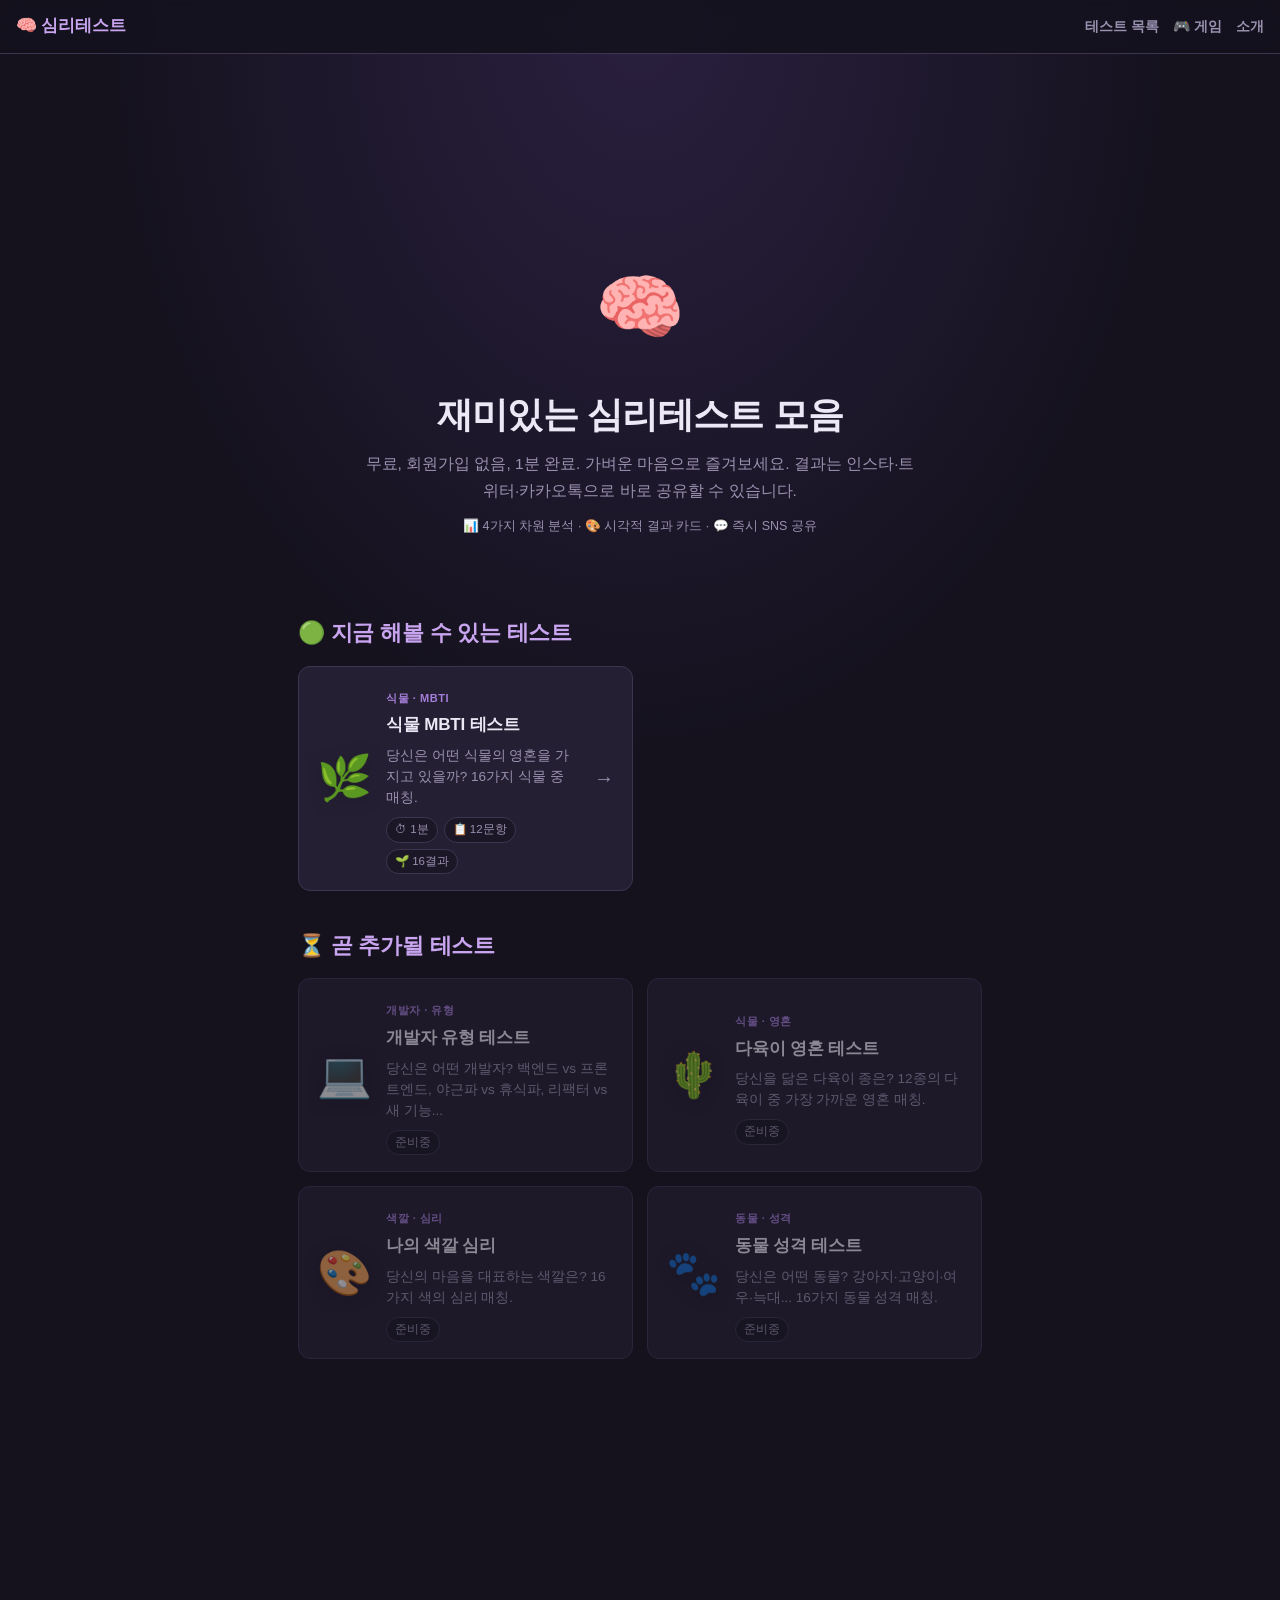
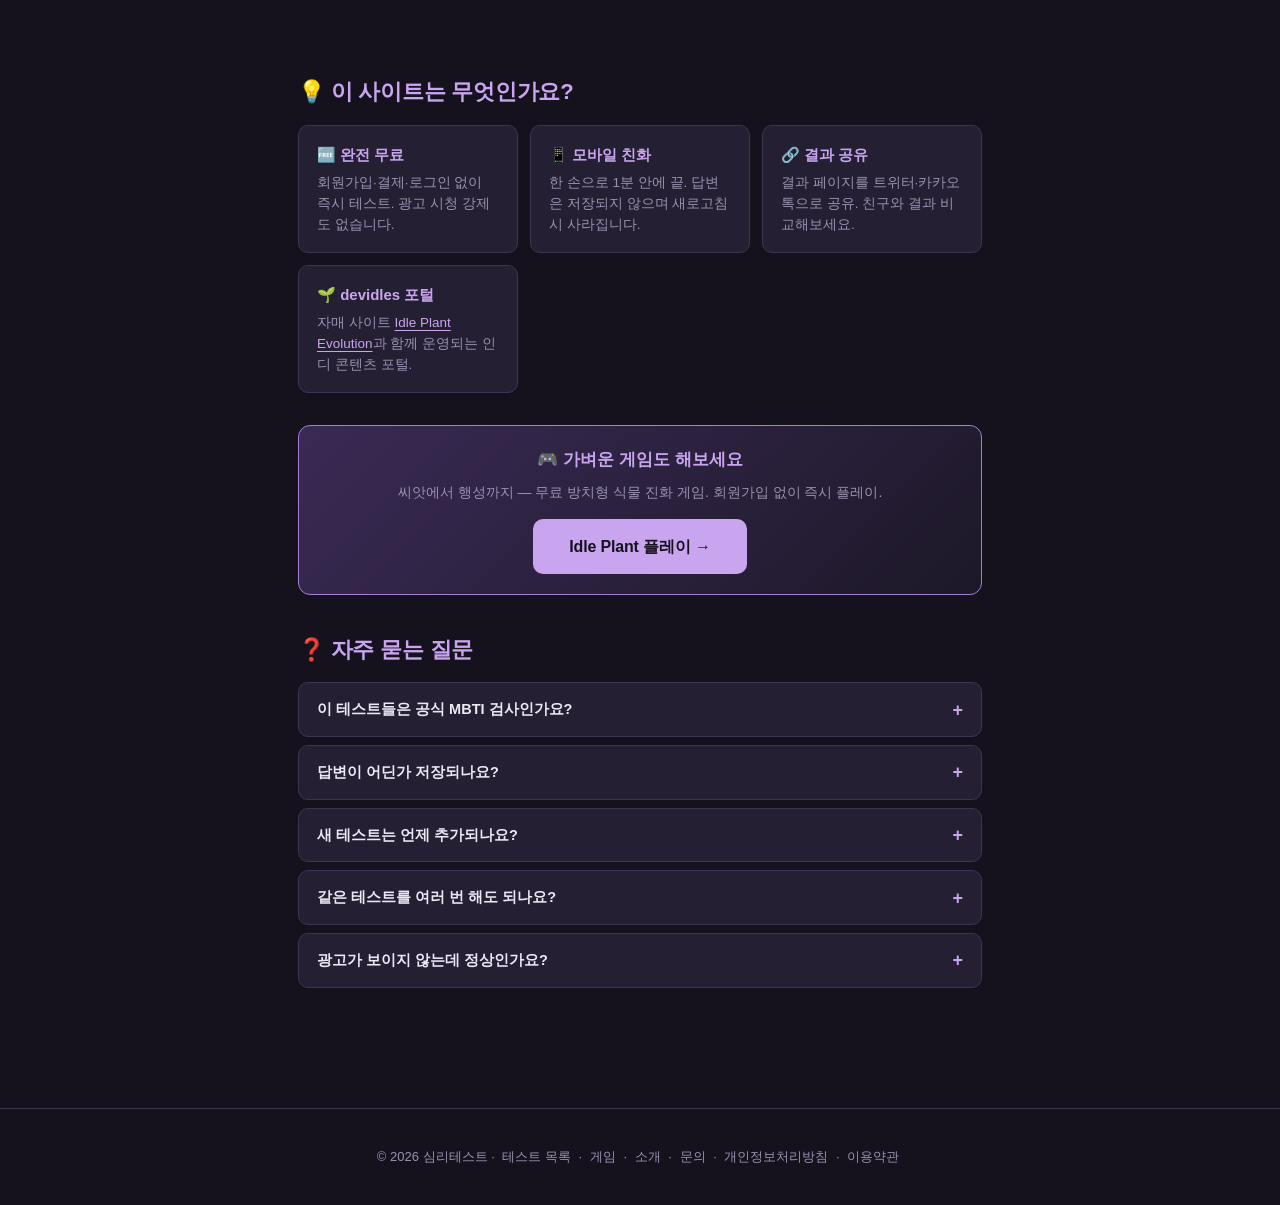
==== index.html @ 0b05ff8e "기능: 심리테스트 포털 초기 구축 (test.devidles.com) - 포털 허브: 사용 가능 1개 + 예정 4개 테스트 카드 - 식물 MBTI 테스트: 12문항·16결과·SNS" ====
<!doctype html>
<html lang="ko">
<head>
<meta charset="utf-8" />
<meta name="viewport" content="width=device-width, initial-scale=1, maximum-scale=1, viewport-fit=cover" />
<title>심리테스트 모음 — 무료 MBTI · 성격 테스트 허브</title>
<meta name="description" content="1분 완료 무료 심리테스트 모음. 식물 MBTI, 개발자 유형, 다육이 영혼 등 가볍게 즐기는 테스트. 회원가입 없이 즉시 시작, 결과 SNS 공유." />
<meta name="keywords" content="심리테스트, MBTI 테스트, 성격 테스트, 무료 테스트, 식물 MBTI, 재미있는 테스트, 1분 테스트, 자가진단" />
<meta name="robots" content="index, follow" />
<link rel="canonical" href="https://test.devidles.com/" />
<link rel="alternate" hreflang="ko" href="https://test.devidles.com/" />

<meta property="og:type" content="website" />
<meta property="og:locale" content="ko_KR" />
<meta property="og:site_name" content="심리테스트 — devidles" />
<meta property="og:url" content="https://test.devidles.com/" />
<meta property="og:title" content="심리테스트 모음 — 무료 MBTI · 성격 테스트" />
<meta property="og:description" content="1분 완료 무료 심리테스트 모음. 회원가입 없이 즉시 시작." />
<meta property="og:image" content="https://test.devidles.com/og.png" />
<meta property="og:image:width" content="1200" />
<meta property="og:image:height" content="630" />

<meta name="twitter:card" content="summary_large_image" />
<meta name="twitter:title" content="심리테스트 모음 — devidles" />
<meta name="twitter:description" content="1분 완료 무료 심리테스트 모음. 회원가입 없음." />
<meta name="twitter:image" content="https://test.devidles.com/og.png" />

<meta name="theme-color" content="#15121e" />
<link rel="icon" type="image/svg+xml" href="data:image/svg+xml,%3Csvg xmlns='http://www.w3.org/2000/svg' viewBox='0 0 32 32'%3E%3Ctext y='26' font-size='28'%3E🧠%3C/text%3E%3C/svg%3E" />

<!-- Search Console / Naver verification (test.devidles.com용 토큰 발급 후 교체) -->
<!-- <meta name="google-site-verification" content="REPLACE_WITH_GOOGLE_TOKEN" /> -->
<!-- <meta name="naver-site-verification" content="REPLACE_WITH_NAVER_TOKEN" /> -->

<!-- Kakao AdFit SDK -->
<script type="text/javascript" src="//t1.daumcdn.net/kas/static/ba.min.js" async></script>

<link rel="stylesheet" href="./style.css" />

<script type="application/ld+json">
{
  "@context": "https://schema.org",
  "@type": "CollectionPage",
  "name": "심리테스트 모음 — devidles",
  "description": "무료 심리테스트 모음 사이트. 식물 MBTI, 개발자 유형 등.",
  "url": "https://test.devidles.com/",
  "inLanguage": "ko-KR"
}
</script>
</head>
<body>

<header class="site-head">
  <a href="/" class="logo">🧠 심리테스트</a>
  <nav>
    <a href="/" class="current">테스트 목록</a>
    <a href="https://plant.devidles.com" target="_blank" rel="noopener">🎮 게임</a>
    <a href="/about/">소개</a>
  </nav>
</header>

<!-- AdFit 상단 -->
<div class="ad-top">
  <ins class="kakao_ad_area" style="display:none;"
       data-ad-unit="DAN-PORTAL-TOP"
       data-ad-width="320"
       data-ad-height="100"></ins>
</div>

<main>
  <section class="portal-hero">
    <div class="hero-emoji">🧠</div>
    <h1>재미있는 심리테스트 모음</h1>
    <p class="lede">무료, 회원가입 없음, 1분 완료. 가벼운 마음으로 즐겨보세요. 결과는 인스타·트위터·카카오톡으로 바로 공유할 수 있습니다.</p>
    <p class="hero-meta">📊 4가지 차원 분석 · 🎨 시각적 결과 카드 · 💬 즉시 SNS 공유</p>
  </section>

  <h2 class="section-title">🟢 지금 해볼 수 있는 테스트</h2>
  <section class="test-grid">

    <a class="test-card available" href="/plant-mbti/">
      <div class="test-card-emoji">🌿</div>
      <div class="test-card-body">
        <span class="test-card-tag">식물 · MBTI</span>
        <h3>식물 MBTI 테스트</h3>
        <p>당신은 어떤 식물의 영혼을 가지고 있을까? 16가지 식물 중 매칭.</p>
        <div class="test-card-meta">
          <span>⏱ 1분</span>
          <span>📋 12문항</span>
          <span>🌱 16결과</span>
        </div>
      </div>
      <div class="test-card-arrow">→</div>
    </a>

  </section>

  <h2 class="section-title">⏳ 곧 추가될 테스트</h2>
  <section class="test-grid">

    <div class="test-card coming-soon">
      <div class="test-card-emoji">💻</div>
      <div class="test-card-body">
        <span class="test-card-tag">개발자 · 유형</span>
        <h3>개발자 유형 테스트</h3>
        <p>당신은 어떤 개발자? 백엔드 vs 프론트엔드, 야근파 vs 휴식파, 리팩터 vs 새 기능...</p>
        <div class="test-card-meta">
          <span>준비중</span>
        </div>
      </div>
    </div>

    <div class="test-card coming-soon">
      <div class="test-card-emoji">🌵</div>
      <div class="test-card-body">
        <span class="test-card-tag">식물 · 영혼</span>
        <h3>다육이 영혼 테스트</h3>
        <p>당신을 닮은 다육이 종은? 12종의 다육이 중 가장 가까운 영혼 매칭.</p>
        <div class="test-card-meta">
          <span>준비중</span>
        </div>
      </div>
    </div>

    <div class="test-card coming-soon">
      <div class="test-card-emoji">🎨</div>
      <div class="test-card-body">
        <span class="test-card-tag">색깔 · 심리</span>
        <h3>나의 색깔 심리</h3>
        <p>당신의 마음을 대표하는 색깔은? 16가지 색의 심리 매칭.</p>
        <div class="test-card-meta">
          <span>준비중</span>
        </div>
      </div>
    </div>

    <div class="test-card coming-soon">
      <div class="test-card-emoji">🐾</div>
      <div class="test-card-body">
        <span class="test-card-tag">동물 · 성격</span>
        <h3>동물 성격 테스트</h3>
        <p>당신은 어떤 동물? 강아지·고양이·여우·늑대... 16가지 동물 성격 매칭.</p>
        <div class="test-card-meta">
          <span>준비중</span>
        </div>
      </div>
    </div>

  </section>

  <!-- AdFit 중단 -->
  <div class="ad-mid">
    <ins class="kakao_ad_area" style="display:none;"
         data-ad-unit="DAN-PORTAL-MID"
         data-ad-width="300"
         data-ad-height="250"></ins>
  </div>

  <section class="portal-about">
    <h2 class="section-title">💡 이 사이트는 무엇인가요?</h2>
    <div class="about-grid">
      <div class="about-card">
        <h3>🆓 완전 무료</h3>
        <p>회원가입·결제·로그인 없이 즉시 테스트. 광고 시청 강제도 없습니다.</p>
      </div>
      <div class="about-card">
        <h3>📱 모바일 친화</h3>
        <p>한 손으로 1분 안에 끝. 답변은 저장되지 않으며 새로고침 시 사라집니다.</p>
      </div>
      <div class="about-card">
        <h3>🔗 결과 공유</h3>
        <p>결과 페이지를 트위터·카카오톡으로 공유. 친구와 결과 비교해보세요.</p>
      </div>
      <div class="about-card">
        <h3>🌱 devidles 포털</h3>
        <p>자매 사이트 <a href="https://plant.devidles.com" target="_blank" rel="noopener">Idle Plant Evolution</a>과 함께 운영되는 인디 콘텐츠 포털.</p>
      </div>
    </div>
  </section>

  <section class="cross-promo">
    <h3>🎮 가벼운 게임도 해보세요</h3>
    <p>씨앗에서 행성까지 — 무료 방치형 식물 진화 게임. 회원가입 없이 즉시 플레이.</p>
    <a href="https://plant.devidles.com" class="btn-primary" target="_blank" rel="noopener">Idle Plant 플레이 →</a>
  </section>

  <section class="portal-faq">
    <h2 class="section-title">❓ 자주 묻는 질문</h2>
    <details class="faq-item">
      <summary>이 테스트들은 공식 MBTI 검사인가요?</summary>
      <p>아닙니다. 공식 MBTI® 검사(Myers-Briggs Type Indicator)와 무관한 <strong>오락 목적</strong>의 비공식 테스트입니다. MBTI® 4차원(E/I, N/S, T/F, J/P)을 모티브로 한 자유 창작입니다. 진단·상담 용도로 사용하지 마세요.</p>
    </details>
    <details class="faq-item">
      <summary>답변이 어딘가 저장되나요?</summary>
      <p>아니요. 테스트 답변은 결과 계산을 위해 브라우저 메모리에만 임시로 보관되며, 결과 화면을 닫거나 새로고침하면 사라집니다. 서버나 쿠키에 저장하지 않습니다. 자세한 내용은 <a href="/privacy/">개인정보처리방침</a> 2항을 참고하세요.</p>
    </details>
    <details class="faq-item">
      <summary>새 테스트는 언제 추가되나요?</summary>
      <p>새 테스트는 약 2~4주에 하나씩 추가될 예정입니다. <a href="/contact/">문의 페이지</a>를 통해 만들어 줬으면 하는 테스트 주제를 제안하실 수 있습니다.</p>
    </details>
    <details class="faq-item">
      <summary>같은 테스트를 여러 번 해도 되나요?</summary>
      <p>물론입니다. 답변은 저장되지 않으므로 마음의 변화에 따라 결과도 달라질 수 있습니다. 결과 페이지의 "다시 하기" 버튼으로 즉시 재시작 가능합니다.</p>
    </details>
    <details class="faq-item">
      <summary>광고가 보이지 않는데 정상인가요?</summary>
      <p>광고 차단 도구(AdBlock 등) 사용 시 광고가 표시되지 않을 수 있습니다. 사이트는 광고 차단을 막지 않으나, 무료 운영을 위해 광고 노출에 양해를 부탁드립니다.</p>
    </details>
  </section>
</main>

<footer class="site-foot">
  <p>© 2026 심리테스트 · <a href="/">테스트 목록</a> · <a href="https://plant.devidles.com" target="_blank" rel="noopener">게임</a> · <a href="/about/">소개</a> · <a href="/contact/">문의</a> · <a href="/privacy/">개인정보처리방침</a> · <a href="/terms/">이용약관</a></p>
</footer>

</body>
</html>
---- style.css ----
:root {
  --bg: #15121e;
  --bg-2: #1d1828;
  --panel: #251f33;
  --panel-2: #2d2640;
  --text: #ede8f5;
  --muted: #9a91b0;
  --accent: #c9a5f0;
  --accent-2: #a47fd8;
  --line: #3d3550;
  --gold: #f5c060;
  --card-color: #c9a5f0;
}
* { box-sizing: border-box; }
html, body {
  margin: 0;
  padding: 0;
  background:
    radial-gradient(ellipse at 50% 0%, #2a2040 0%, var(--bg) 60%) fixed,
    var(--bg);
  color: var(--text);
  font-family: -apple-system, BlinkMacSystemFont, "Pretendard", "Apple SD Gothic Neo", "Segoe UI", sans-serif;
  font-size: 16px;
  line-height: 1.7;
  -webkit-font-smoothing: antialiased;
  -webkit-tap-highlight-color: transparent;
  overscroll-behavior-y: contain;
}
button { font-family: inherit; cursor: pointer; }
a { color: var(--accent); text-underline-offset: 3px; }

/* === HEADER === */
.site-head {
  background: rgba(21, 18, 30, 0.9);
  backdrop-filter: blur(8px);
  -webkit-backdrop-filter: blur(8px);
  border-bottom: 1px solid var(--line);
  padding: 12px max(16px, env(safe-area-inset-left));
  position: sticky;
  top: 0;
  z-index: 10;
  display: flex;
  justify-content: space-between;
  align-items: center;
}
.site-head .logo {
  color: var(--accent);
  font-weight: 800;
  text-decoration: none;
  font-size: 17px;
  letter-spacing: -0.01em;
}
.site-head nav { display: flex; gap: 14px; }
.site-head nav a {
  color: var(--muted);
  text-decoration: none;
  font-size: 14px;
  font-weight: 600;
  transition: color 0.15s;
}
.site-head nav a:hover { color: var(--text); }

/* === ADS === */
.ad-top, .ad-mid {
  text-align: center;
  margin: 16px auto;
  min-height: 100px;
  display: flex;
  align-items: center;
  justify-content: center;
}
.ad-mid { margin: 28px auto; min-height: 250px; }

/* === MAIN === */
main {
  max-width: 720px;
  margin: 0 auto;
  padding: 24px 18px 48px;
}

.screen { display: none; }
.screen.active { display: block; animation: fadeIn 0.3s ease; }
@keyframes fadeIn {
  from { opacity: 0; transform: translateY(8px); }
  to { opacity: 1; transform: translateY(0); }
}

/* === INTRO === */
.hero {
  text-align: center;
  padding: 36px 0 24px;
}
.hero-emoji {
  font-size: 72px;
  margin-bottom: 12px;
  display: inline-block;
  animation: sway 4s ease-in-out infinite;
}
@keyframes sway {
  0%, 100% { transform: rotate(-3deg); }
  50% { transform: rotate(3deg); }
}
.hero h1 {
  font-size: clamp(24px, 5vw, 32px);
  margin: 0 0 16px;
  line-height: 1.3;
  letter-spacing: -0.02em;
  color: var(--text);
}
.hero .lede {
  color: var(--muted);
  font-size: 15.5px;
  margin: 0 0 24px;
  line-height: 1.7;
}
.hero .hero-meta {
  font-size: 12.5px;
  color: var(--muted);
  margin-top: 18px;
}

.btn-primary {
  background: var(--accent);
  color: #15121e;
  border: none;
  padding: 14px 36px;
  border-radius: 10px;
  font-size: 16px;
  font-weight: 800;
  text-decoration: none;
  display: inline-block;
  transition: filter 0.1s, transform 0.1s;
  letter-spacing: -0.01em;
}
.btn-primary:hover { filter: brightness(1.1); }
.btn-primary:active { transform: translateY(1px); }

.features {
  display: grid;
  grid-template-columns: repeat(auto-fit, minmax(180px, 1fr));
  gap: 12px;
  margin-top: 32px;
}
.feature-card {
  background: var(--panel);
  border: 1px solid var(--line);
  border-radius: 10px;
  padding: 18px;
  text-align: center;
}
.feature-card .feat-icon { font-size: 28px; margin-bottom: 6px; }
.feature-card h3 { margin: 6px 0 4px; font-size: 15px; color: var(--accent); }
.feature-card p { margin: 0; font-size: 13px; color: var(--muted); line-height: 1.5; }

/* === QUIZ === */
.progress-wrap {
  margin: 8px 0 28px;
}
.progress-bar {
  height: 6px;
  background: var(--panel);
  border-radius: 3px;
  overflow: hidden;
}
.progress-fill {
  height: 100%;
  background: linear-gradient(90deg, var(--accent-2), var(--accent));
  width: 0;
  transition: width 0.4s ease;
}
.progress-text {
  text-align: right;
  font-size: 13px;
  color: var(--muted);
  margin-top: 6px;
  font-weight: 600;
}

.q-text {
  font-size: clamp(20px, 4vw, 24px);
  line-height: 1.4;
  margin: 24px 0 28px;
  color: var(--text);
  letter-spacing: -0.01em;
  text-align: center;
}

.answer-list {
  display: flex;
  flex-direction: column;
  gap: 12px;
}
.answer-btn {
  background: var(--panel);
  color: var(--text);
  border: 1.5px solid var(--line);
  padding: 18px 20px;
  border-radius: 12px;
  font-size: 15.5px;
  line-height: 1.5;
  text-align: left;
  transition: all 0.15s;
  font-weight: 500;
}
.answer-btn:hover {
  border-color: var(--accent-2);
  background: var(--panel-2);
  transform: translateY(-1px);
}
.answer-btn:active { transform: translateY(1px); }

.btn-back {
  background: transparent;
  color: var(--muted);
  border: 1px solid var(--line);
  padding: 8px 16px;
  border-radius: 6px;
  font-size: 13px;
  margin-top: 24px;
  display: block;
  margin-left: auto;
  margin-right: auto;
}
.btn-back:hover { color: var(--text); border-color: var(--accent-2); }

/* === RESULT === */
.result-card {
  background: linear-gradient(160deg, var(--panel-2) 0%, var(--panel) 100%);
  border: 2px solid var(--card-color);
  border-radius: 16px;
  padding: 36px 24px 28px;
  text-align: center;
  position: relative;
  margin-bottom: 20px;
  box-shadow: 0 4px 24px rgba(0,0,0,0.4), 0 0 60px rgba(201, 165, 240, 0.1);
}
.result-emoji {
  font-size: 88px;
  line-height: 1;
  margin-bottom: 8px;
  display: inline-block;
  animation: pop 0.5s ease-out;
}
@keyframes pop {
  0% { transform: scale(0.4); opacity: 0; }
  60% { transform: scale(1.15); }
  100% { transform: scale(1); opacity: 1; }
}
.result-mbti {
  font-size: 14px;
  font-weight: 800;
  letter-spacing: 0.15em;
  color: var(--card-color);
  margin: 0 0 4px;
  text-transform: uppercase;
}
.result-name {
  font-size: 36px;
  margin: 0 0 6px;
  letter-spacing: -0.02em;
  color: var(--text);
  font-weight: 800;
}
.result-tagline {
  font-size: 16px;
  color: var(--muted);
  margin: 0 0 20px;
  font-style: italic;
  line-height: 1.5;
}
.result-desc {
  font-size: 15px;
  line-height: 1.7;
  color: var(--text);
  margin: 16px 8px 20px;
  text-align: left;
}

.result-traits {
  display: flex;
  gap: 8px;
  justify-content: center;
  flex-wrap: wrap;
  margin: 16px 0 24px;
}
.trait-pill {
  background: rgba(0,0,0,0.25);
  border: 1px solid var(--line);
  color: var(--text);
  padding: 5px 14px;
  border-radius: 20px;
  font-size: 13px;
  font-weight: 600;
}

.result-stats {
  margin: 24px 0;
  text-align: left;
}
.stat-row { margin-bottom: 14px; }
.stat-labels {
  display: flex;
  justify-content: space-between;
  font-size: 12.5px;
  color: var(--muted);
  margin-bottom: 4px;
  font-weight: 600;
}
.stat-labels .dominant { color: var(--accent); font-weight: 700; }
.stat-bar {
  display: flex;
  height: 8px;
  background: rgba(0,0,0,0.3);
  border-radius: 4px;
  overflow: hidden;
}
.stat-fill { height: 100%; }
.stat-fill.stat-l { background: var(--accent); }
.stat-fill.stat-r { background: var(--line); }

.result-block {
  text-align: left;
  background: rgba(0,0,0,0.18);
  border: 1px solid var(--line);
  border-radius: 10px;
  padding: 14px 16px;
  margin: 12px 0;
}
.result-block h4 {
  margin: 0 0 6px;
  font-size: 14px;
  color: var(--card-color);
  letter-spacing: -0.01em;
}
.result-block p {
  margin: 0;
  font-size: 14.5px;
  line-height: 1.6;
  color: var(--text);
}

.share-row {
  display: grid;
  grid-template-columns: repeat(3, 1fr);
  gap: 8px;
  margin: 16px 0;
}
.btn-share {
  background: var(--panel);
  color: var(--text);
  border: 1px solid var(--line);
  padding: 12px 8px;
  border-radius: 10px;
  font-size: 13.5px;
  font-weight: 600;
  transition: all 0.15s;
}
.btn-share:hover {
  border-color: var(--accent-2);
  background: var(--panel-2);
}

.cross-promo {
  margin: 32px 0 16px;
  background: linear-gradient(135deg, #3a2a55 0%, #1d1828 100%);
  border: 1px solid var(--accent-2);
  border-radius: 12px;
  padding: 20px;
  text-align: center;
}
.cross-promo h3 {
  margin: 0 0 6px;
  color: var(--accent);
  font-size: 17px;
}
.cross-promo p {
  color: var(--muted);
  margin: 0 0 14px;
  font-size: 14px;
}

.btn-restart {
  background: transparent;
  color: var(--muted);
  border: 1px solid var(--line);
  padding: 10px 20px;
  border-radius: 8px;
  font-size: 13.5px;
  font-weight: 600;
  display: block;
  margin: 24px auto 0;
}
.btn-restart:hover { color: var(--text); border-color: var(--accent-2); }

/* === TOAST === */
.toast {
  position: fixed;
  bottom: 32px;
  left: 50%;
  transform: translateX(-50%) translateY(20px);
  background: var(--accent);
  color: #15121e;
  padding: 12px 20px;
  border-radius: 24px;
  font-size: 14px;
  font-weight: 700;
  opacity: 0;
  transition: all 0.3s ease;
  z-index: 1000;
  box-shadow: 0 4px 16px rgba(0,0,0,0.3);
}
.toast.show {
  opacity: 1;
  transform: translateX(-50%) translateY(0);
}

/* === FOOTER === */
.site-foot {
  border-top: 1px solid var(--line);
  text-align: center;
  padding: 24px 16px max(24px, env(safe-area-inset-bottom));
  color: var(--muted);
  font-size: 13px;
  margin-top: 40px;
}
.site-foot a {
  color: var(--muted);
  text-decoration: none;
  margin: 0 4px;
  transition: color 0.15s;
}
.site-foot a:hover { color: var(--accent); }

/* === GUIDE/POLICY PAGE LAYOUT === */
article h1 {
  font-size: clamp(26px, 4vw, 34px);
  line-height: 1.25;
  margin: 0 0 12px;
  color: var(--text);
  letter-spacing: -0.015em;
}
article h2 {
  font-size: clamp(19px, 3vw, 23px);
  margin: 36px 0 12px;
  color: var(--accent);
  letter-spacing: -0.01em;
  scroll-margin-top: 80px;
}
article h3 {
  font-size: 17px;
  margin: 22px 0 6px;
  color: var(--accent-2);
}
article p { margin: 12px 0; color: var(--text); }
article a { color: var(--accent); text-decoration: underline; }
article a:hover { color: var(--text); }
article ul, article ol { padding-left: 22px; }
article li { margin: 6px 0; color: var(--text); }
article li::marker { color: var(--accent-2); }
article strong { color: var(--text); font-weight: 700; }
article code {
  background: var(--panel);
  border: 1px solid var(--line);
  padding: 1px 6px;
  border-radius: 4px;
  font-size: 0.9em;
  font-family: ui-monospace, SFMono-Regular, Menlo, monospace;
}
.lede {
  color: var(--muted);
  font-size: 16px;
  margin-top: 0;
}
.publish-meta {
  font-size: 12.5px;
  color: var(--muted);
  margin-bottom: 24px;
  padding-bottom: 16px;
  border-bottom: 1px solid var(--line);
}
.breadcrumb {
  font-size: 12.5px;
  color: var(--muted);
  margin-bottom: 12px;
}
.breadcrumb a { color: var(--muted); text-decoration: none; }
.breadcrumb a:hover { color: var(--accent); }
.breadcrumb .sep { margin: 0 6px; opacity: 0.6; }
.cta-card {
  background: linear-gradient(135deg, #3a2a55 0%, #1d1828 100%);
  border: 1px solid var(--accent-2);
  border-radius: 12px;
  padding: 20px;
  margin: 28px 0;
  text-align: center;
}
.cta-card h3 { margin: 0 0 6px; color: var(--accent); font-size: 17px; }
.cta-card p { color: var(--muted); margin: 0 0 14px; font-size: 14px; }
.cta-card .btn {
  display: inline-block;
  background: var(--accent);
  color: #15121e;
  font-weight: 800;
  padding: 11px 22px;
  border-radius: 8px;
  text-decoration: none;
  font-size: 15px;
}

/* === PORTAL HUB === */
.portal-hero {
  text-align: center;
  padding: 36px 16px 28px;
}
.portal-hero h1 {
  font-size: clamp(26px, 5vw, 36px);
  margin: 12px 0 14px;
  letter-spacing: -0.02em;
  color: var(--text);
  line-height: 1.25;
}
.portal-hero .lede {
  font-size: 15.5px;
  margin: 0 auto 12px;
  max-width: 560px;
}
.portal-hero .hero-meta {
  font-size: 12.5px;
  color: var(--muted);
}

.section-title {
  font-size: clamp(18px, 3vw, 22px);
  color: var(--accent);
  margin: 36px 0 14px;
  letter-spacing: -0.01em;
}

.test-grid {
  display: grid;
  grid-template-columns: repeat(auto-fill, minmax(280px, 1fr));
  gap: 14px;
  margin-bottom: 12px;
}
.test-card {
  display: flex;
  align-items: center;
  background: var(--panel);
  border: 1px solid var(--line);
  border-radius: 12px;
  padding: 16px 18px;
  text-decoration: none;
  color: var(--text);
  gap: 14px;
  transition: all 0.18s ease;
  position: relative;
}
.test-card.available:hover {
  border-color: var(--accent);
  background: var(--panel-2);
  transform: translateY(-2px);
  box-shadow: 0 4px 16px rgba(201, 165, 240, 0.16);
}
.test-card-emoji {
  font-size: 44px;
  line-height: 1;
  flex-shrink: 0;
  filter: drop-shadow(0 2px 8px rgba(0,0,0,0.2));
}
.test-card-body { flex: 1; min-width: 0; }
.test-card-tag {
  display: inline-block;
  font-size: 11px;
  color: var(--accent-2);
  font-weight: 700;
  letter-spacing: 0.05em;
  margin-bottom: 4px;
  text-transform: uppercase;
}
.test-card-body h3 {
  margin: 0 0 6px;
  font-size: 17px;
  color: var(--text);
  letter-spacing: -0.01em;
}
.test-card-body p {
  margin: 0 0 8px;
  font-size: 13.5px;
  color: var(--muted);
  line-height: 1.55;
}
.test-card-meta {
  display: flex;
  flex-wrap: wrap;
  gap: 6px;
  font-size: 11.5px;
  color: var(--muted);
}
.test-card-meta span {
  background: rgba(0,0,0,0.25);
  border: 1px solid var(--line);
  padding: 2px 8px;
  border-radius: 999px;
}
.test-card-arrow {
  font-size: 20px;
  color: var(--muted);
  flex-shrink: 0;
  transition: transform 0.2s, color 0.2s;
}
.test-card.available:hover .test-card-arrow {
  color: var(--accent);
  transform: translateX(4px);
}
.test-card.coming-soon {
  opacity: 0.55;
  cursor: not-allowed;
}
.test-card.coming-soon:hover {
  border-color: var(--line);
}
.test-card.coming-soon .test-card-meta span {
  background: var(--bg-2);
  color: var(--muted);
}

/* === PAGE TITLE STRIP (개별 테스트 페이지 상단) === */
.page-title-strip {
  background: var(--panel);
  border-bottom: 1px solid var(--line);
  padding: 8px 18px;
  text-align: center;
  font-size: 13px;
  color: var(--muted);
}
.page-title-strip .page-emoji { font-size: 16px; margin-right: 4px; }
.page-title-strip strong { color: var(--accent); font-weight: 700; }

/* === PORTAL ABOUT === */
.portal-about {
  margin: 32px 0;
}
.about-grid {
  display: grid;
  grid-template-columns: repeat(auto-fit, minmax(220px, 1fr));
  gap: 12px;
}
.about-card {
  background: var(--panel);
  border: 1px solid var(--line);
  border-radius: 10px;
  padding: 16px 18px;
}
.about-card h3 {
  margin: 0 0 6px;
  font-size: 15px;
  color: var(--accent);
}
.about-card p {
  margin: 0;
  font-size: 13.5px;
  color: var(--muted);
  line-height: 1.55;
}
.about-card a { color: var(--accent); text-decoration: underline; }

/* === FAQ === */
.portal-faq { margin: 32px 0; }
.faq-item {
  background: var(--panel);
  border: 1px solid var(--line);
  border-radius: 10px;
  padding: 0;
  margin-bottom: 8px;
  overflow: hidden;
  transition: border-color 0.15s;
}
.faq-item[open] { border-color: var(--accent-2); }
.faq-item summary {
  cursor: pointer;
  padding: 14px 18px;
  font-size: 14.5px;
  font-weight: 600;
  color: var(--text);
  list-style: none;
  position: relative;
  padding-right: 40px;
}
.faq-item summary::-webkit-details-marker { display: none; }
.faq-item summary::after {
  content: '+';
  position: absolute;
  right: 18px;
  top: 50%;
  transform: translateY(-50%);
  color: var(--accent);
  font-size: 18px;
  font-weight: 700;
  transition: transform 0.2s;
}
.faq-item[open] summary::after { content: '−'; }
.faq-item summary:hover { color: var(--accent); }
.faq-item p {
  margin: 0;
  padding: 0 18px 14px;
  font-size: 13.5px;
  line-height: 1.7;
  color: var(--muted);
}
.faq-item p a { color: var(--accent); text-decoration: underline; }

@media (max-width: 540px) {
  main { padding: 18px 14px 36px; }
  .hero { padding: 24px 0 18px; }
  .hero-emoji { font-size: 60px; }
  .result-emoji { font-size: 72px; }
  .result-name { font-size: 30px; }
  .answer-btn { padding: 16px 16px; font-size: 15px; }
  .share-row { grid-template-columns: 1fr; }
  .ad-mid { min-height: 100px; }
  .ad-mid .kakao_ad_area[data-ad-width="300"] { display: none !important; }
  .test-card { padding: 14px; gap: 12px; }
  .test-card-emoji { font-size: 36px; }
  .test-card-body h3 { font-size: 16px; }
}
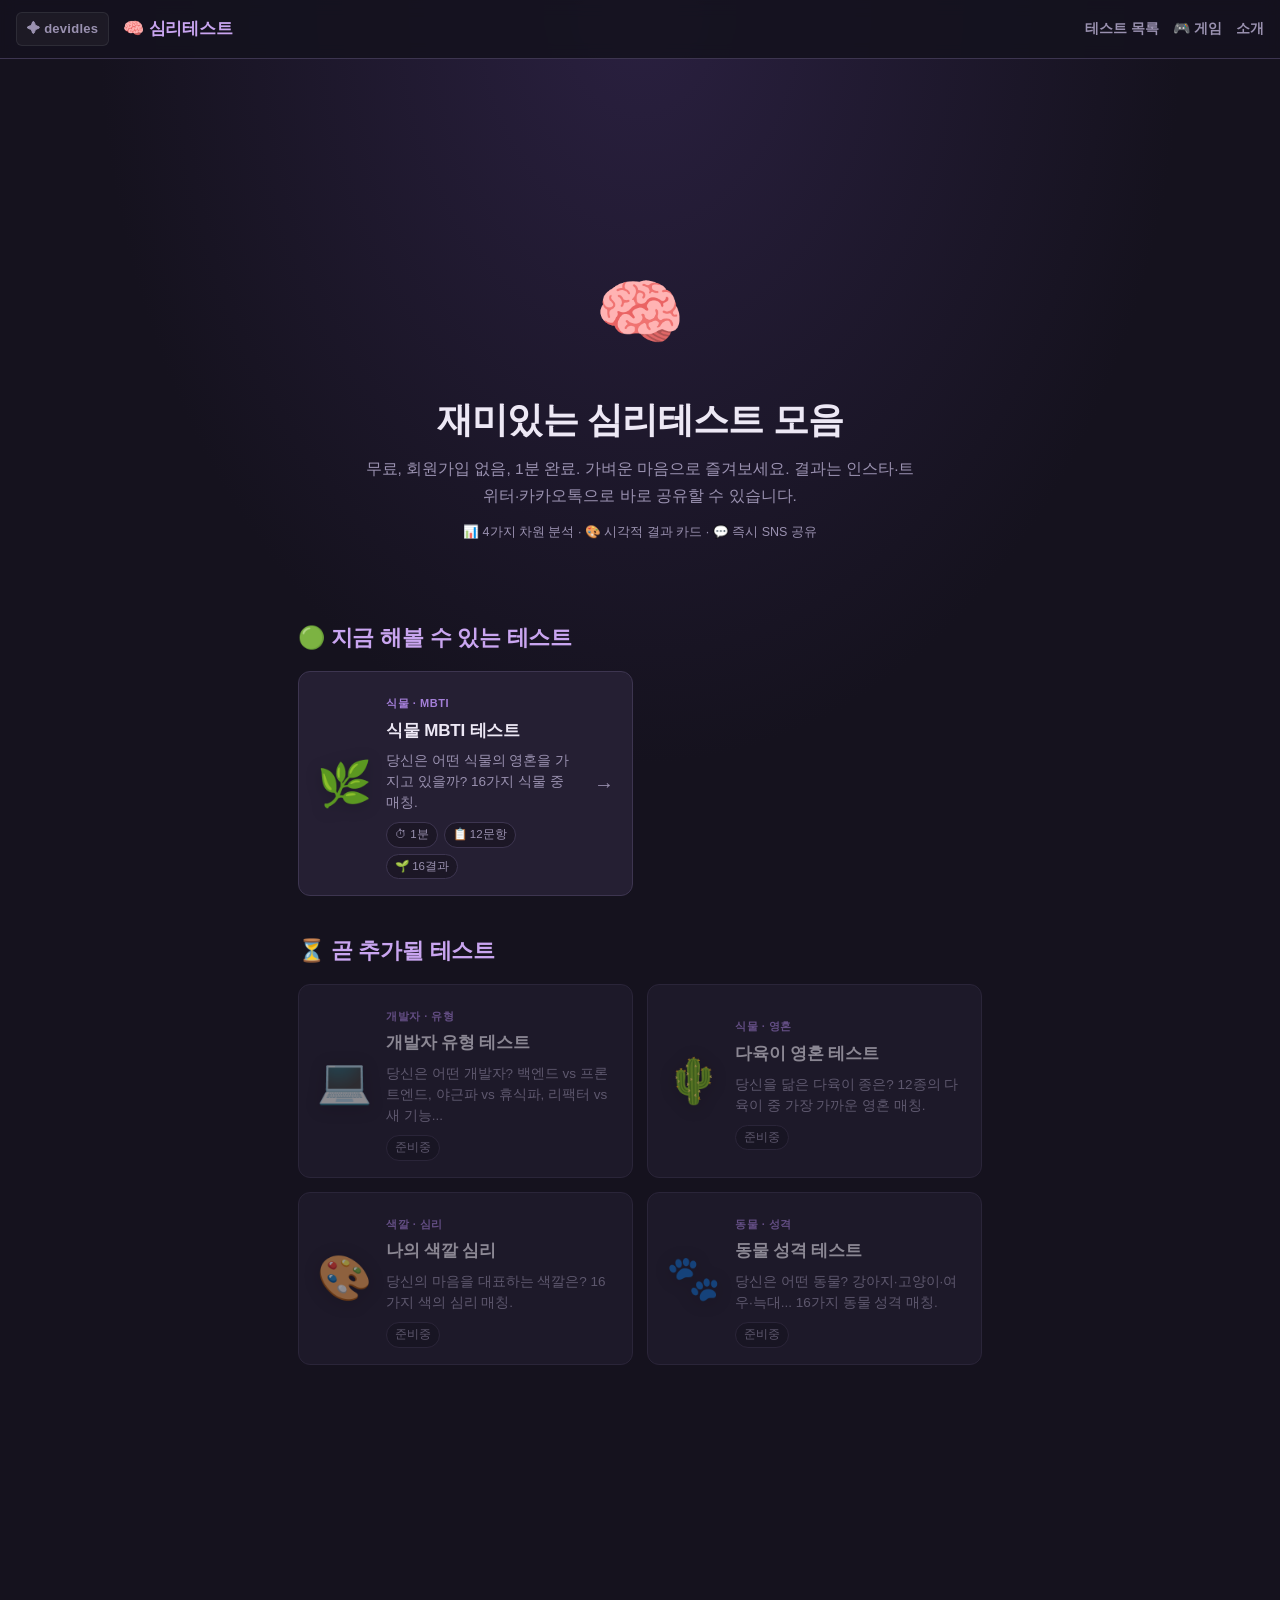
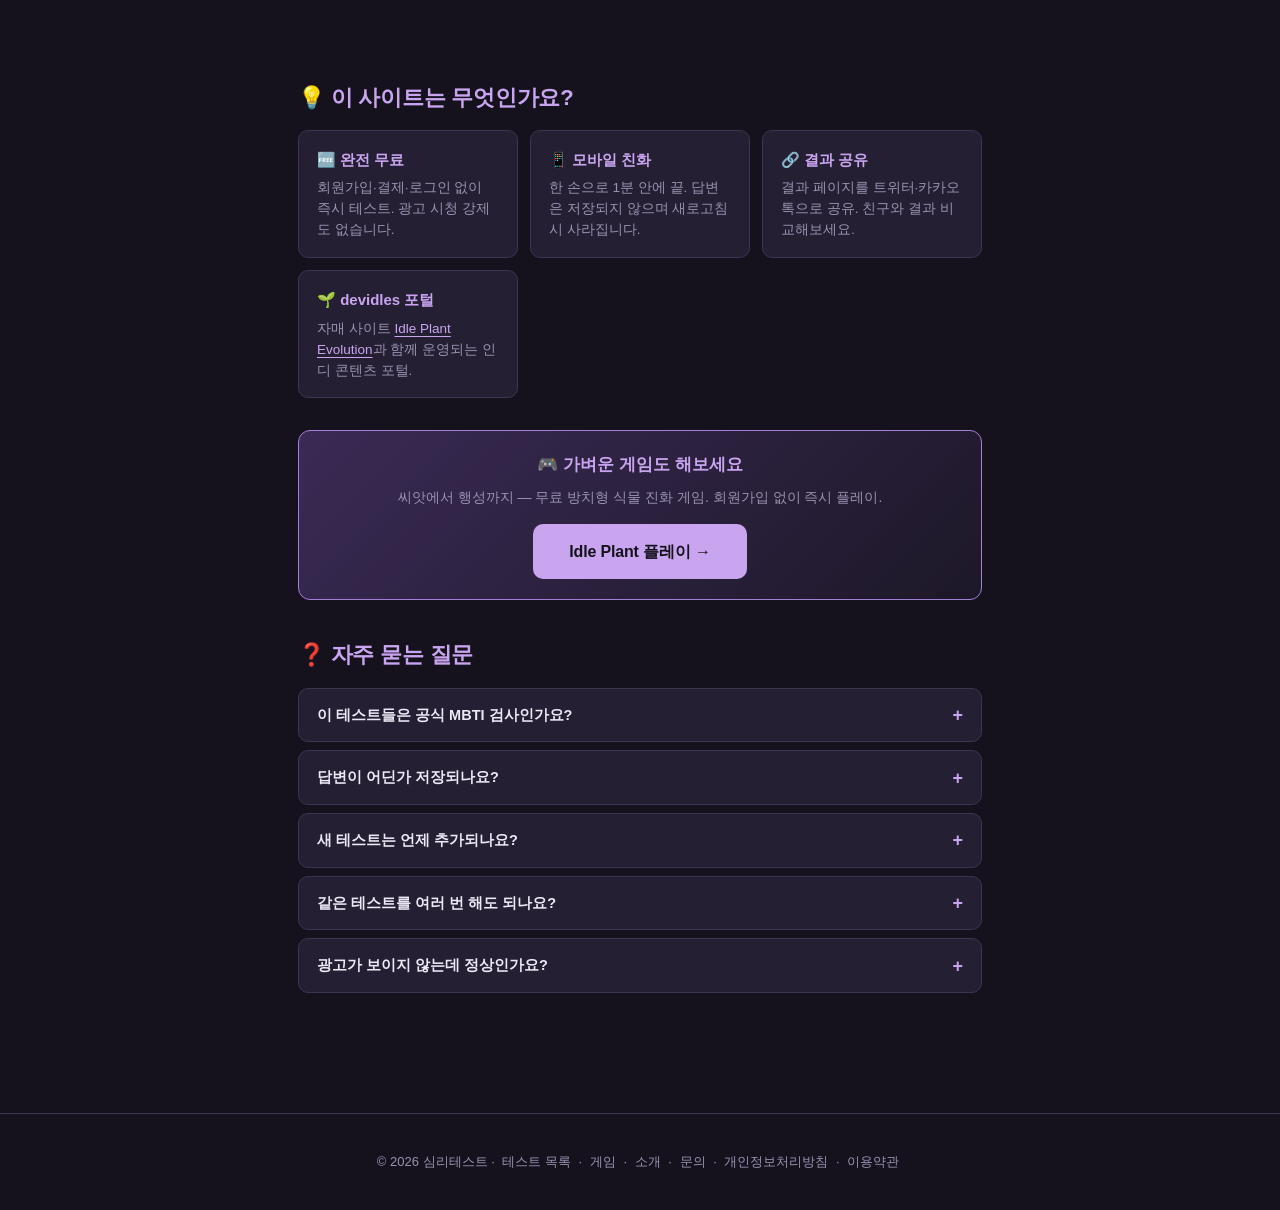
==== commit fc87c84b: "기능: 헤더 좌측에 devidles 포털 복귀 버튼 추가 site-head 좌측 끝에 .portal-back 버튼 배치(허브 + plant-mbti + about/contact/p" ====
--- a/index.html
+++ b/index.html
@@ -7,30 +7,29 @@
 <meta name="description" content="1분 완료 무료 심리테스트 모음. 식물 MBTI, 개발자 유형, 다육이 영혼 등 가볍게 즐기는 테스트. 회원가입 없이 즉시 시작, 결과 SNS 공유." />
 <meta name="keywords" content="심리테스트, MBTI 테스트, 성격 테스트, 무료 테스트, 식물 MBTI, 재미있는 테스트, 1분 테스트, 자가진단" />
 <meta name="robots" content="index, follow" />
-<link rel="canonical" href="https://test.devidles.com/" />
-<link rel="alternate" hreflang="ko" href="https://test.devidles.com/" />
+<link rel="canonical" href="https://devidles.com/test/" />
+<link rel="alternate" hreflang="ko" href="https://devidles.com/test/" />
 
 <meta property="og:type" content="website" />
 <meta property="og:locale" content="ko_KR" />
 <meta property="og:site_name" content="심리테스트 — devidles" />
-<meta property="og:url" content="https://test.devidles.com/" />
+<meta property="og:url" content="https://devidles.com/test/" />
 <meta property="og:title" content="심리테스트 모음 — 무료 MBTI · 성격 테스트" />
 <meta property="og:description" content="1분 완료 무료 심리테스트 모음. 회원가입 없이 즉시 시작." />
-<meta property="og:image" content="https://test.devidles.com/og.png" />
+<meta property="og:image" content="https://devidles.com/test/og.png" />
 <meta property="og:image:width" content="1200" />
 <meta property="og:image:height" content="630" />
 
 <meta name="twitter:card" content="summary_large_image" />
 <meta name="twitter:title" content="심리테스트 모음 — devidles" />
 <meta name="twitter:description" content="1분 완료 무료 심리테스트 모음. 회원가입 없음." />
-<meta name="twitter:image" content="https://test.devidles.com/og.png" />
+<meta name="twitter:image" content="https://devidles.com/test/og.png" />
 
 <meta name="theme-color" content="#15121e" />
 <link rel="icon" type="image/svg+xml" href="data:image/svg+xml,%3Csvg xmlns='http://www.w3.org/2000/svg' viewBox='0 0 32 32'%3E%3Ctext y='26' font-size='28'%3E🧠%3C/text%3E%3C/svg%3E" />
 
-<!-- Search Console / Naver verification (test.devidles.com용 토큰 발급 후 교체) -->
-<!-- <meta name="google-site-verification" content="REPLACE_WITH_GOOGLE_TOKEN" /> -->
-<!-- <meta name="naver-site-verification" content="REPLACE_WITH_NAVER_TOKEN" /> -->
+<!-- Google Search Console: devidles.com Domain property로 자동 커버 (별도 메타 태그 불필요) -->
+<meta name="naver-site-verification" content="4dace2366288f2520a2c98a6b2654e553cbb4d92" />
 
 <!-- Kakao AdFit SDK -->
 <script type="text/javascript" src="//t1.daumcdn.net/kas/static/ba.min.js" async></script>
@@ -43,7 +42,7 @@
   "@type": "CollectionPage",
   "name": "심리테스트 모음 — devidles",
   "description": "무료 심리테스트 모음 사이트. 식물 MBTI, 개발자 유형 등.",
-  "url": "https://test.devidles.com/",
+  "url": "https://devidles.com/test/",
   "inLanguage": "ko-KR"
 }
 </script>
@@ -51,18 +50,19 @@
 <body>
 
 <header class="site-head">
-  <a href="/" class="logo">🧠 심리테스트</a>
+  <a href="/" class="portal-back" aria-label="devidles 포털">✦ devidles</a>
+  <a href="/test/" class="logo">🧠 심리테스트</a>
   <nav>
-    <a href="/" class="current">테스트 목록</a>
-    <a href="https://plant.devidles.com" target="_blank" rel="noopener">🎮 게임</a>
-    <a href="/about/">소개</a>
+    <a href="/test/" class="current">테스트 목록</a>
+    <a href="/plant/" target="_blank" rel="noopener">🎮 게임</a>
+    <a href="/test/about/">소개</a>
   </nav>
 </header>
 
 <!-- AdFit 상단 -->
 <div class="ad-top">
   <ins class="kakao_ad_area" style="display:none;"
-       data-ad-unit="DAN-PORTAL-TOP"
+       data-ad-unit="DAN-cp7OeTWLTXFNWhqM"
        data-ad-width="320"
        data-ad-height="100"></ins>
 </div>
@@ -78,7 +78,7 @@
   <h2 class="section-title">🟢 지금 해볼 수 있는 테스트</h2>
   <section class="test-grid">
 
-    <a class="test-card available" href="/plant-mbti/">
+    <a class="test-card available" href="/test/plant-mbti/">
       <div class="test-card-emoji">🌿</div>
       <div class="test-card-body">
         <span class="test-card-tag">식물 · MBTI</span>
@@ -151,7 +151,7 @@
   <!-- AdFit 중단 -->
   <div class="ad-mid">
     <ins class="kakao_ad_area" style="display:none;"
-         data-ad-unit="DAN-PORTAL-MID"
+         data-ad-unit="DAN-X1o3QaxcnBhZK7LE"
          data-ad-width="300"
          data-ad-height="250"></ins>
   </div>
@@ -173,7 +173,7 @@
       </div>
       <div class="about-card">
         <h3>🌱 devidles 포털</h3>
-        <p>자매 사이트 <a href="https://plant.devidles.com" target="_blank" rel="noopener">Idle Plant Evolution</a>과 함께 운영되는 인디 콘텐츠 포털.</p>
+        <p>자매 사이트 <a href="/plant/" target="_blank" rel="noopener">Idle Plant Evolution</a>과 함께 운영되는 인디 콘텐츠 포털.</p>
       </div>
     </div>
   </section>
@@ -181,7 +181,7 @@
   <section class="cross-promo">
     <h3>🎮 가벼운 게임도 해보세요</h3>
     <p>씨앗에서 행성까지 — 무료 방치형 식물 진화 게임. 회원가입 없이 즉시 플레이.</p>
-    <a href="https://plant.devidles.com" class="btn-primary" target="_blank" rel="noopener">Idle Plant 플레이 →</a>
+    <a href="/plant/" class="btn-primary" target="_blank" rel="noopener">Idle Plant 플레이 →</a>
   </section>
 
   <section class="portal-faq">
@@ -192,11 +192,11 @@
     </details>
     <details class="faq-item">
       <summary>답변이 어딘가 저장되나요?</summary>
-      <p>아니요. 테스트 답변은 결과 계산을 위해 브라우저 메모리에만 임시로 보관되며, 결과 화면을 닫거나 새로고침하면 사라집니다. 서버나 쿠키에 저장하지 않습니다. 자세한 내용은 <a href="/privacy/">개인정보처리방침</a> 2항을 참고하세요.</p>
+      <p>아니요. 테스트 답변은 결과 계산을 위해 브라우저 메모리에만 임시로 보관되며, 결과 화면을 닫거나 새로고침하면 사라집니다. 서버나 쿠키에 저장하지 않습니다. 자세한 내용은 <a href="/test/privacy/">개인정보처리방침</a> 2항을 참고하세요.</p>
     </details>
     <details class="faq-item">
       <summary>새 테스트는 언제 추가되나요?</summary>
-      <p>새 테스트는 약 2~4주에 하나씩 추가될 예정입니다. <a href="/contact/">문의 페이지</a>를 통해 만들어 줬으면 하는 테스트 주제를 제안하실 수 있습니다.</p>
+      <p>새 테스트는 약 2~4주에 하나씩 추가될 예정입니다. <a href="/test/contact/">문의 페이지</a>를 통해 만들어 줬으면 하는 테스트 주제를 제안하실 수 있습니다.</p>
     </details>
     <details class="faq-item">
       <summary>같은 테스트를 여러 번 해도 되나요?</summary>
@@ -210,7 +210,7 @@
 </main>
 
 <footer class="site-foot">
-  <p>© 2026 심리테스트 · <a href="/">테스트 목록</a> · <a href="https://plant.devidles.com" target="_blank" rel="noopener">게임</a> · <a href="/about/">소개</a> · <a href="/contact/">문의</a> · <a href="/privacy/">개인정보처리방침</a> · <a href="/terms/">이용약관</a></p>
+  <p>© 2026 심리테스트 · <a href="/test/">테스트 목록</a> · <a href="/plant/" target="_blank" rel="noopener">게임</a> · <a href="/test/about/">소개</a> · <a href="/test/contact/">문의</a> · <a href="/test/privacy/">개인정보처리방침</a> · <a href="/test/terms/">이용약관</a></p>
 </footer>
 
 </body>
--- a/style.css
+++ b/style.css
@@ -40,8 +40,26 @@
   top: 0;
   z-index: 10;
   display: flex;
-  justify-content: space-between;
   align-items: center;
+  gap: 14px;
+}
+.site-head .portal-back {
+  color: var(--muted);
+  text-decoration: none;
+  font-size: 13px;
+  font-weight: 700;
+  letter-spacing: 0.02em;
+  padding: 5px 10px;
+  border-radius: 6px;
+  background: rgba(255, 255, 255, 0.04);
+  border: 1px solid rgba(255, 255, 255, 0.08);
+  transition: background 0.15s, color 0.15s, border-color 0.15s;
+  white-space: nowrap;
+}
+.site-head .portal-back:hover {
+  color: var(--text);
+  background: rgba(255, 255, 255, 0.09);
+  border-color: rgba(255, 255, 255, 0.16);
 }
 .site-head .logo {
   color: var(--accent);
@@ -50,7 +68,7 @@
   font-size: 17px;
   letter-spacing: -0.01em;
 }
-.site-head nav { display: flex; gap: 14px; }
+.site-head nav { display: flex; gap: 14px; margin-left: auto; }
 .site-head nav a {
   color: var(--muted);
   text-decoration: none;
@@ -59,6 +77,13 @@
   transition: color 0.15s;
 }
 .site-head nav a:hover { color: var(--text); }
+@media (max-width: 540px) {
+  .site-head { padding: 10px 12px; gap: 10px; }
+  .site-head .portal-back { font-size: 12px; padding: 4px 8px; }
+  .site-head .logo { font-size: 15px; }
+  .site-head nav { gap: 10px; }
+  .site-head nav a { font-size: 13px; }
+}
 
 /* === ADS === */
 .ad-top, .ad-mid {
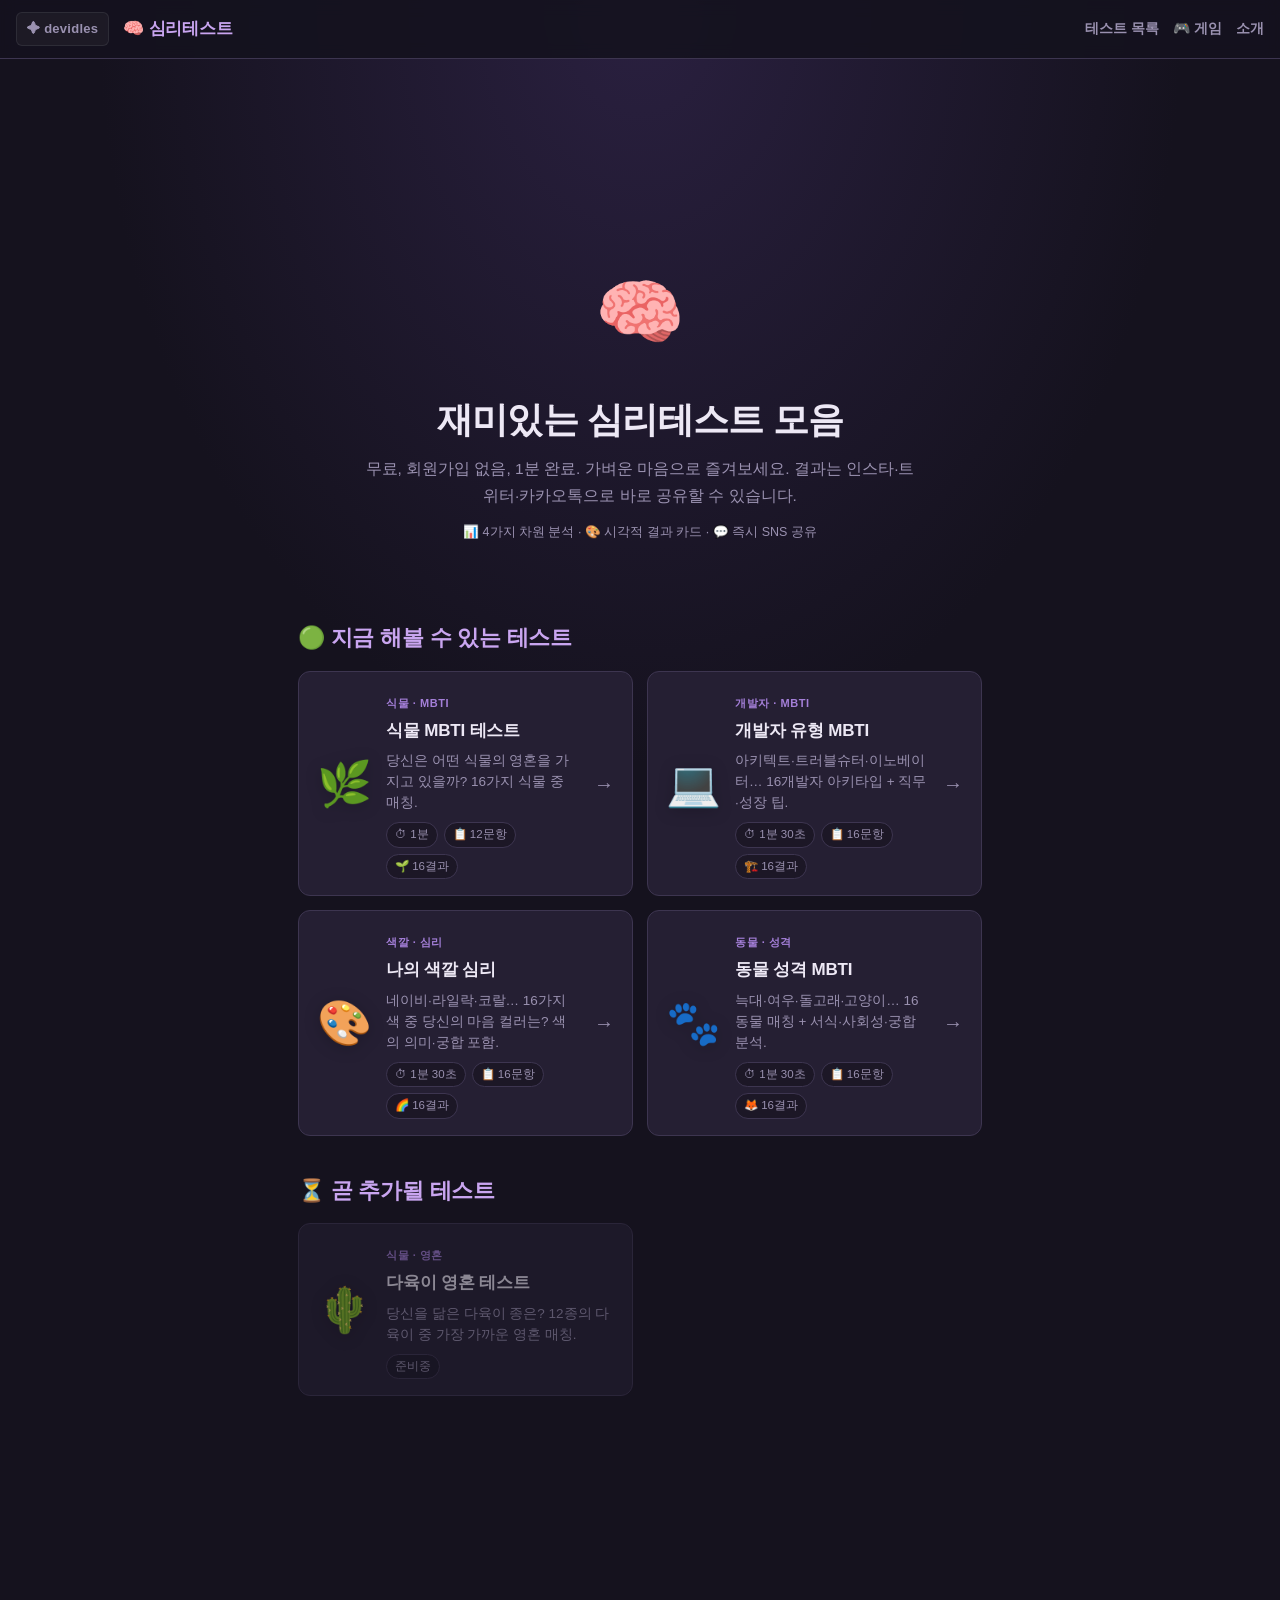
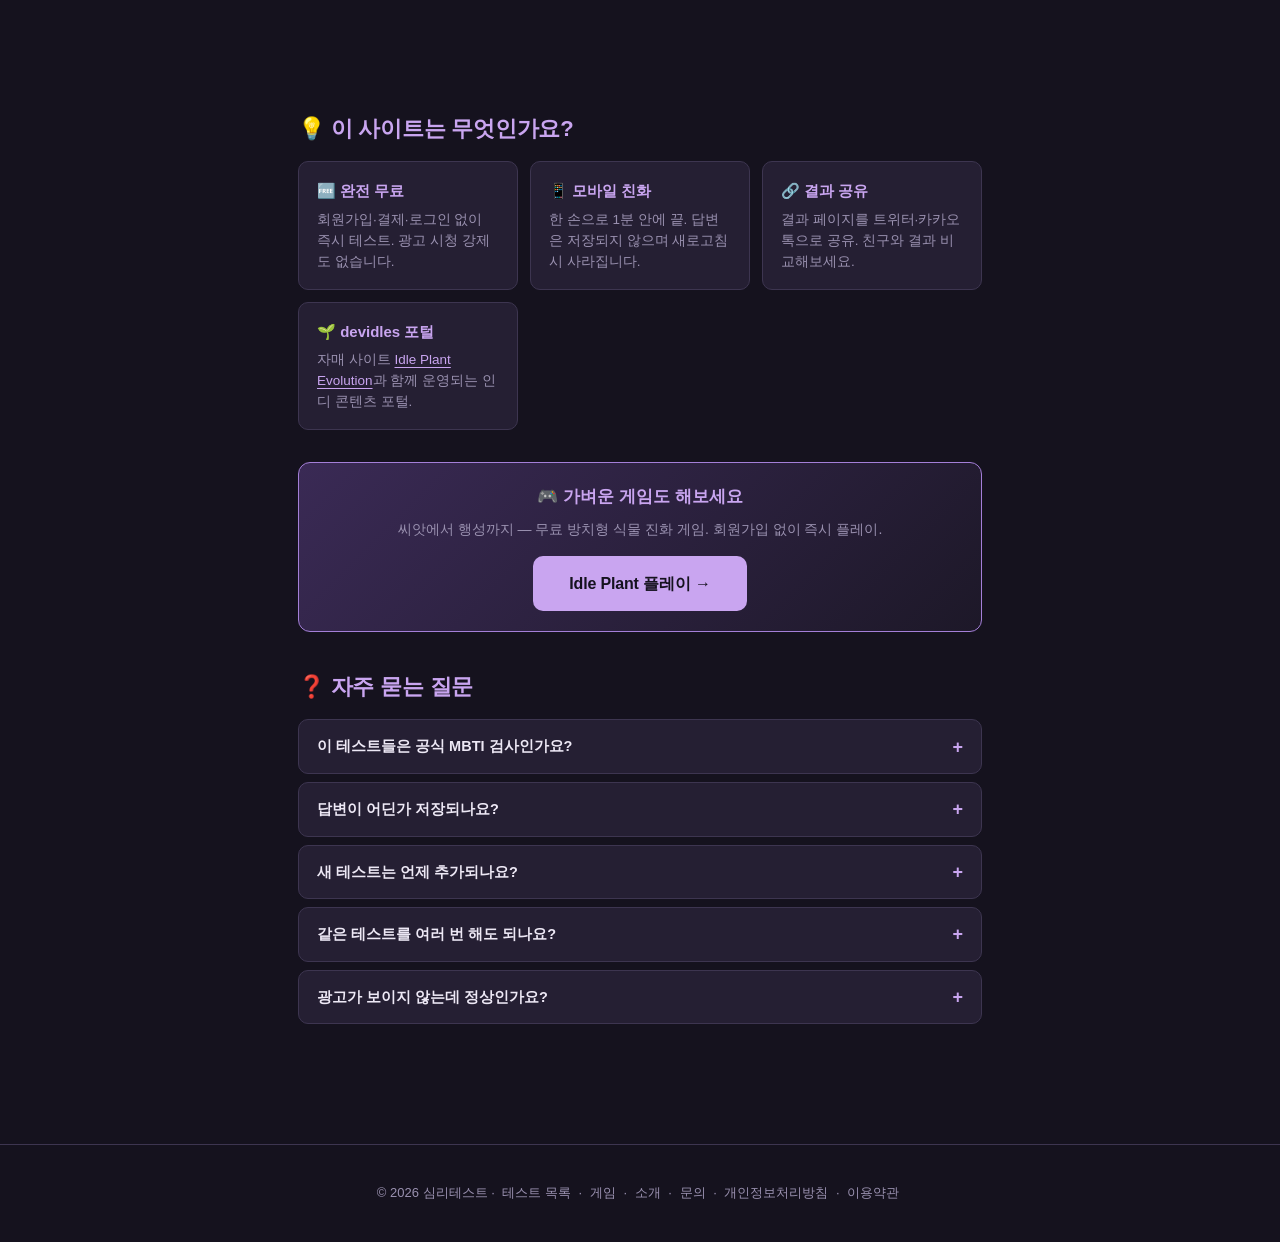
==== commit 383a82d5: "기능: 심리테스트 3종 추가 (개발자·색깔·동물 MBTI) 세밀한 16문항·16결과 + 결과 화면에 강점/약점/궁합 외 추가 섹션: - /dev-mbti/: 어울리는 역할 + 성장" ====
--- a/index.html
+++ b/index.html
@@ -55,7 +55,7 @@
   <nav>
     <a href="/test/" class="current">테스트 목록</a>
     <a href="/plant/" target="_blank" rel="noopener">🎮 게임</a>
-    <a href="/test/about/">소개</a>
+    <a href="/about/">소개</a>
   </nav>
 </header>
 
@@ -93,22 +93,55 @@
       <div class="test-card-arrow">→</div>
     </a>
 
+    <a class="test-card available" href="/test/dev-mbti/">
+      <div class="test-card-emoji">💻</div>
+      <div class="test-card-body">
+        <span class="test-card-tag">개발자 · MBTI</span>
+        <h3>개발자 유형 MBTI</h3>
+        <p>아키텍트·트러블슈터·이노베이터… 16개발자 아키타입 + 직무·성장 팁.</p>
+        <div class="test-card-meta">
+          <span>⏱ 1분 30초</span>
+          <span>📋 16문항</span>
+          <span>🏗️ 16결과</span>
+        </div>
+      </div>
+      <div class="test-card-arrow">→</div>
+    </a>
+
+    <a class="test-card available" href="/test/color-mind/">
+      <div class="test-card-emoji">🎨</div>
+      <div class="test-card-body">
+        <span class="test-card-tag">색깔 · 심리</span>
+        <h3>나의 색깔 심리</h3>
+        <p>네이비·라일락·코랄… 16가지 색 중 당신의 마음 컬러는? 색의 의미·궁합 포함.</p>
+        <div class="test-card-meta">
+          <span>⏱ 1분 30초</span>
+          <span>📋 16문항</span>
+          <span>🌈 16결과</span>
+        </div>
+      </div>
+      <div class="test-card-arrow">→</div>
+    </a>
+
+    <a class="test-card available" href="/test/animal-type/">
+      <div class="test-card-emoji">🐾</div>
+      <div class="test-card-body">
+        <span class="test-card-tag">동물 · 성격</span>
+        <h3>동물 성격 MBTI</h3>
+        <p>늑대·여우·돌고래·고양이… 16동물 매칭 + 서식·사회성·궁합 분석.</p>
+        <div class="test-card-meta">
+          <span>⏱ 1분 30초</span>
+          <span>📋 16문항</span>
+          <span>🦊 16결과</span>
+        </div>
+      </div>
+      <div class="test-card-arrow">→</div>
+    </a>
+
   </section>
 
   <h2 class="section-title">⏳ 곧 추가될 테스트</h2>
   <section class="test-grid">
-
-    <div class="test-card coming-soon">
-      <div class="test-card-emoji">💻</div>
-      <div class="test-card-body">
-        <span class="test-card-tag">개발자 · 유형</span>
-        <h3>개발자 유형 테스트</h3>
-        <p>당신은 어떤 개발자? 백엔드 vs 프론트엔드, 야근파 vs 휴식파, 리팩터 vs 새 기능...</p>
-        <div class="test-card-meta">
-          <span>준비중</span>
-        </div>
-      </div>
-    </div>
 
     <div class="test-card coming-soon">
       <div class="test-card-emoji">🌵</div>
@@ -116,30 +149,6 @@
         <span class="test-card-tag">식물 · 영혼</span>
         <h3>다육이 영혼 테스트</h3>
         <p>당신을 닮은 다육이 종은? 12종의 다육이 중 가장 가까운 영혼 매칭.</p>
-        <div class="test-card-meta">
-          <span>준비중</span>
-        </div>
-      </div>
-    </div>
-
-    <div class="test-card coming-soon">
-      <div class="test-card-emoji">🎨</div>
-      <div class="test-card-body">
-        <span class="test-card-tag">색깔 · 심리</span>
-        <h3>나의 색깔 심리</h3>
-        <p>당신의 마음을 대표하는 색깔은? 16가지 색의 심리 매칭.</p>
-        <div class="test-card-meta">
-          <span>준비중</span>
-        </div>
-      </div>
-    </div>
-
-    <div class="test-card coming-soon">
-      <div class="test-card-emoji">🐾</div>
-      <div class="test-card-body">
-        <span class="test-card-tag">동물 · 성격</span>
-        <h3>동물 성격 테스트</h3>
-        <p>당신은 어떤 동물? 강아지·고양이·여우·늑대... 16가지 동물 성격 매칭.</p>
         <div class="test-card-meta">
           <span>준비중</span>
         </div>
@@ -192,11 +201,11 @@
     </details>
     <details class="faq-item">
       <summary>답변이 어딘가 저장되나요?</summary>
-      <p>아니요. 테스트 답변은 결과 계산을 위해 브라우저 메모리에만 임시로 보관되며, 결과 화면을 닫거나 새로고침하면 사라집니다. 서버나 쿠키에 저장하지 않습니다. 자세한 내용은 <a href="/test/privacy/">개인정보처리방침</a> 2항을 참고하세요.</p>
+      <p>아니요. 테스트 답변은 결과 계산을 위해 브라우저 메모리에만 임시로 보관되며, 결과 화면을 닫거나 새로고침하면 사라집니다. 서버나 쿠키에 저장하지 않습니다. 자세한 내용은 <a href="/privacy/">개인정보처리방침</a> 2항을 참고하세요.</p>
     </details>
     <details class="faq-item">
       <summary>새 테스트는 언제 추가되나요?</summary>
-      <p>새 테스트는 약 2~4주에 하나씩 추가될 예정입니다. <a href="/test/contact/">문의 페이지</a>를 통해 만들어 줬으면 하는 테스트 주제를 제안하실 수 있습니다.</p>
+      <p>새 테스트는 약 2~4주에 하나씩 추가될 예정입니다. <a href="/contact/">문의 페이지</a>를 통해 만들어 줬으면 하는 테스트 주제를 제안하실 수 있습니다.</p>
     </details>
     <details class="faq-item">
       <summary>같은 테스트를 여러 번 해도 되나요?</summary>
@@ -210,7 +219,7 @@
 </main>
 
 <footer class="site-foot">
-  <p>© 2026 심리테스트 · <a href="/test/">테스트 목록</a> · <a href="/plant/" target="_blank" rel="noopener">게임</a> · <a href="/test/about/">소개</a> · <a href="/test/contact/">문의</a> · <a href="/test/privacy/">개인정보처리방침</a> · <a href="/test/terms/">이용약관</a></p>
+  <p>© 2026 심리테스트 · <a href="/test/">테스트 목록</a> · <a href="/plant/" target="_blank" rel="noopener">게임</a> · <a href="/about/">소개</a> · <a href="/contact/">문의</a> · <a href="/privacy/">개인정보처리방침</a> · <a href="/terms/">이용약관</a></p>
 </footer>
 
 </body>
